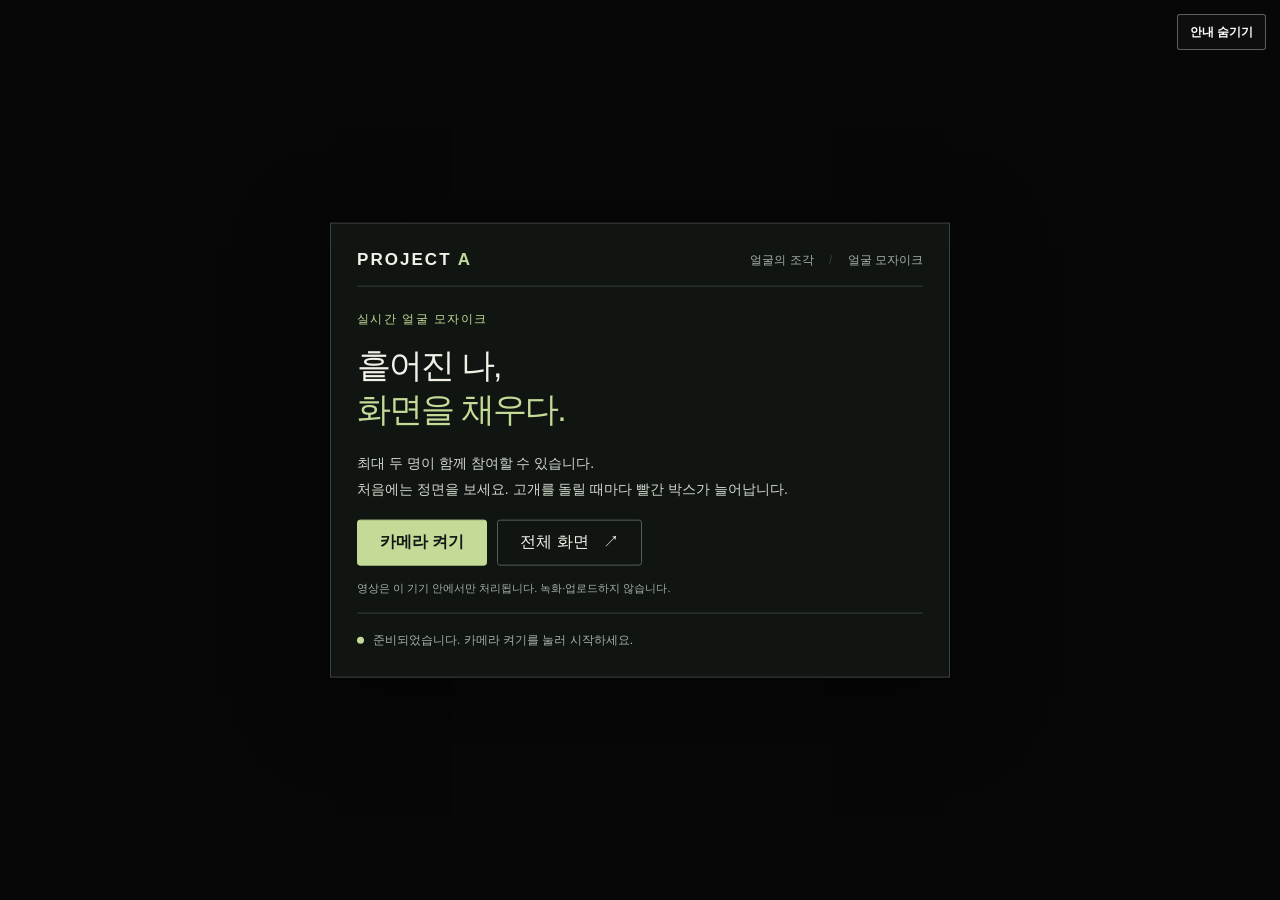
==== [프로젝트A]/index.html @ ac36c49b "Grow and shrink random red face boxes on deliberate head turns" ====
<!doctype html>
<html lang="ko">
<head>
  <meta charset="utf-8">
  <meta name="viewport" content="width=device-width, initial-scale=1">
  <meta name="theme-color" content="#111713">
  <meta name="description" content="웹캠 속 내 얼굴을 네 개의 실시간 영상 조각으로 만나는 인터랙티브 작품">
  <title>프로젝트A · 얼굴의 조각</title>
  <link rel="icon" href="data:image/svg+xml,%3Csvg xmlns='http://www.w3.org/2000/svg' viewBox='0 0 64 64'%3E%3Crect width='64' height='64' rx='12' fill='%23111713'/%3E%3Cpath d='M14 14h16v16H14zm20 0h16v16H34zM14 34h16v16H14zm20 0h16v16H34z' fill='%23c3db97'/%3E%3C/svg%3E">
  <link rel="stylesheet" href="./style.css">
  <script defer src="./bootstrap.js"></script>
</head>
<body>
  <canvas id="mosaic" aria-label="눈·코·입의 실시간 흑백 모자이크"></canvas><button id="controls-toggle" type="button" aria-expanded="true" aria-controls="controls">안내 숨기기</button><main id="controls" class="page">
    <header class="topbar">
      <a class="wordmark" href="./" aria-label="프로젝트A 처음으로">PROJECT <span>A</span></a>
      <span class="edition">얼굴의 조각 <span class="divider">/</span> 얼굴 모자이크</span>
    </header>

    <section class="intro" aria-labelledby="title">
      <div>
        <p class="eyebrow">실시간 얼굴 모자이크</p>
        <h1 id="title">흩어진 나,<br><em>화면을 채우다.</em></h1>
      </div>
      <div class="instructions">
        <p>최대 두 명이 함께 참여할 수 있습니다.<br>처음에는 정면을 보세요. 고개를 돌릴 때마다 빨간 박스가 늘어납니다.</p>
        <div class="actions">
          <button id="camera-button" type="button" disabled>준비 중…</button>
          <button id="fullscreen-button" class="secondary" type="button">전체 화면 <span aria-hidden="true">↗</span></button>
        </div>
        <p class="privacy">영상은 이 기기 안에서만 처리됩니다. 녹화·업로드하지 않습니다.</p>
      </div>
    </section>

    <div class="statusbar">
      <p id="status" role="status" aria-live="polite" data-state="loading">얼굴 인식 준비 중입니다…</p>
      <a id="open-project-link" hidden href="https://myjjoo33-alt.github.io/jeong-eunju-gesture-ai-world/%5B%ED%94%84%EB%A1%9C%EC%A0%9D%ED%8A%B8A%5D/" style="color: #c3db97; font-size: 13px;">배포된 화면 열기 ↗</a><span class="step">01 <span>/</span> 흑백 조각과 붉은 강조</span>
    </div>

    <section class="workspace" aria-label="실시간 얼굴 영상과 네 개의 조각">
      <figure class="source-panel">
        <div class="panel-heading"><span>나의 얼굴</span><span class="live-label">CAMERA</span></div>
        <div class="source-stage">
          <video id="webcam" autoplay muted playsinline aria-label="좌우가 거울처럼 보이는 웹캠 영상"></video>
          <canvas id="overlay" width="640" height="480" aria-label="잘라내는 네 부위의 위치"></canvas>
          <div id="camera-placeholder" class="camera-placeholder">
            <svg viewBox="0 0 100 112" aria-hidden="true"><path d="M26 40c0-32 48-32 48 0v23c0 33-48 33-48 0zM13 11H2v18m85-18h11v18M13 101H2V83m85 18h11V83"/><path d="M35 46h8m14 0h8M50 52v14h5M41 77q9 7 18 0"/></svg>
            <p>여기에 당신의 얼굴이 나타납니다</p>
            <span>카메라 켜기를 눌러 시작하세요</span>
          </div>
        </div>
        <figcaption>거울처럼 움직이는 원본 영상 <span>최대 두 명을 인식합니다</span></figcaption>
      </figure>

      <div class="fragments" aria-label="분리된 얼굴 조각">
        <figure class="fragment" data-part="leftEye">
          <figcaption><span>왼쪽 눈</span><span class="number">01</span></figcaption>
          <div class="fragment-stage"><canvas id="left-eye" width="420" height="420" aria-label="내 왼쪽 눈의 실시간 영상"></canvas><span class="fragment-placeholder" aria-hidden="true">—</span></div>
        </figure>
        <figure class="fragment" data-part="rightEye">
          <figcaption><span>오른쪽 눈</span><span class="number">02</span></figcaption>
          <div class="fragment-stage"><canvas id="right-eye" width="420" height="420" aria-label="내 오른쪽 눈의 실시간 영상"></canvas><span class="fragment-placeholder" aria-hidden="true">—</span></div>
        </figure>
        <figure class="fragment" data-part="nose">
          <figcaption><span>코</span><span class="number">03</span></figcaption>
          <div class="fragment-stage"><canvas id="nose" width="420" height="420" aria-label="내 코의 실시간 영상"></canvas><span class="fragment-placeholder" aria-hidden="true">—</span></div>
        </figure>
        <figure class="fragment" data-part="mouth">
          <figcaption><span>입</span><span class="number">04</span></figcaption>
          <div class="fragment-stage"><canvas id="mouth" width="420" height="420" aria-label="내 입의 실시간 영상"></canvas><span class="fragment-placeholder" aria-hidden="true">—</span></div>
        </figure>
      </div>
    </section>
    <footer><span>움직임이 곧 작품이 됩니다.</span><span>PROJECT A · 얼굴의 조각</span></footer>
    <noscript>이 작품을 보려면 Chrome 설정에서 자바스크립트를 허용해 주세요.</noscript>
  </main>
</body>
</html>
---- [프로젝트A]/style.css ----
:root { color-scheme: dark; --bg: #111713; --panel: #1a221c; --line: #344135; --text: #f2f1e8; --muted: #a5afa4; --accent: #c3db97; }
* { box-sizing: border-box; }
body { margin: 0; background: var(--bg); color: var(--text); font-family: "Malgun Gothic", "Apple SD Gothic Neo", sans-serif; }
button, a { -webkit-tap-highlight-color: transparent; }
button { font: inherit; }
button:focus-visible, a:focus-visible { outline: 3px solid var(--accent); outline-offset: 5px; }
.page { max-width: 1600px; margin: auto; padding: 30px 4.2vw 22px; }
.topbar { display: flex; align-items: center; justify-content: space-between; padding-bottom: 24px; border-bottom: 1px solid var(--line); }
.wordmark { color: var(--text); text-decoration: none; font-size: 17px; font-weight: 700; letter-spacing: .12em; }
.wordmark span { color: var(--accent); }
.edition { font-size: 12px; color: var(--muted); }
.divider { padding: 0 12px; color: var(--line); }
.intro { display: flex; align-items: flex-end; justify-content: space-between; gap: 40px; padding: 26px 0 24px; }
.eyebrow { margin: 0 0 15px; color: var(--accent); font-size: 12px; letter-spacing: .12em; }
h1 { margin: 0; font-weight: 500; font-size: clamp(32px, 3vw, 46px); line-height: 1.3; letter-spacing: -.055em; }
h1 em { font-style: normal; color: var(--accent); }
.instructions > p:first-child { margin: 0 0 18px; font-size: 14px; line-height: 1.8; color: #d1d7cb; }
.actions { display: flex; gap: 10px; }
button { min-height: 46px; padding: 11px 22px; border: 1px solid var(--accent); border-radius: 3px; background: var(--accent); color: var(--bg); font-weight: 700; cursor: pointer; transition: background .2s; }
button:hover:not(:disabled) { background: #d9ecb7; }
button:disabled { opacity: .55; cursor: wait; }
button.secondary { border-color: #52614f; color: var(--text); background: transparent; font-weight: 400; }
button.secondary:hover { background: #273124; }
button.secondary span { margin-left: 10px; }
.privacy { margin: 14px 0 0; color: var(--muted); font-size: 11px; line-height: 1.6; }
.statusbar { border-top: 1px solid var(--line); padding: 16px 0; display: flex; align-items: center; justify-content: space-between; gap: 16px; }
#status { margin: 0; font-size: 12px; color: var(--muted); line-height: 1.7; }
#status::before { content: ""; display: inline-block; width: 7px; height: 7px; margin-right: 9px; border-radius: 50%; background: #758071; }
#status[data-state="ready"]::before, #status[data-state="tracking"]::before { background: var(--accent); }
#status[data-state="error"] { color: #f4baa0; }
#status[data-state="error"]::before { background: #f4baa0; }
.step { color: var(--muted); font-size: 11px; white-space: nowrap; }
.step span { margin: 0 8px; color: #60705b; }
.workspace { display: grid; grid-template-columns: 1.25fr 1fr; grid-template-rows: minmax(0, 1fr); gap: 24px; height: clamp(300px, calc(100svh - 430px), 680px); }
figure { margin: 0; }
.source-panel { min-width: 0; min-height: 0; display: grid; grid-template-rows: 40px minmax(0, 1fr) 30px; }
.panel-heading, .fragment figcaption { display: flex; align-items: center; justify-content: space-between; font-size: 12px; }
.panel-heading { padding: 13px 16px; background: #242e25; border: 1px solid var(--line); border-bottom: 0; }
.live-label, .number { color: var(--muted); font: 10px Consolas, monospace; letter-spacing: .1em; }
.source-stage { position: relative; width: 100%; min-height: 0; overflow: hidden; background: #19221b; border: 1px solid var(--line); }
#webcam, #overlay { position: absolute; inset: 0; width: 100%; height: 100%; object-fit: contain; }
#webcam { transform: scaleX(-1); }
.camera-placeholder { position: absolute; inset: 0; display: flex; align-items: center; justify-content: center; flex-direction: column; background: radial-gradient(ellipse at 50% 50%, #283628 0, #19221b 65%); text-align: center; padding: 20px; }
.camera-placeholder[hidden] { display: none; }
.camera-placeholder svg { width: 86px; height: 100px; fill: none; stroke: #94a282; stroke-width: 1.2; margin-bottom: 22px; }
.camera-placeholder p { font-size: 13px; margin: 0 0 10px; color: #c0cab8; }
.camera-placeholder > span { color: var(--muted); font-size: 11px; }
.source-panel > figcaption { display: flex; flex-wrap: wrap; justify-content: space-between; gap: 6px; padding-top: 12px; color: var(--muted); font-size: 10px; line-height: 1.6; }
.source-panel > figcaption span { color: #798674; }
.fragments { display: grid; min-height: 0; grid-template-columns: repeat(2, minmax(0, 1fr)); grid-template-rows: repeat(2, minmax(0, 1fr)); gap: 14px; }
.fragment { border: 1px solid var(--line); min-width: 0; min-height: 0; background: var(--panel); display: grid; grid-template-rows: 40px minmax(0, 1fr); }
.fragment figcaption { padding: 12px 14px; border-bottom: 1px solid var(--line); }
.fragment-stage { position: relative; min-height: 0; overflow: hidden; background: #1c281e; }
.fragment:nth-child(2) .fragment-stage { background: #263125; }
.fragment:nth-child(3) .fragment-stage { background: #253025; }
.fragment:nth-child(4) .fragment-stage { background: #1c281e; }
.fragment canvas { display: block; width: 100%; height: 100%; object-fit: contain; opacity: 0; }
.fragment.has-face canvas { opacity: 1; }
.fragment.has-face .fragment-placeholder { display: none; }
.fragment-placeholder { position: absolute; inset: 0; display: grid; place-items: center; color: #63775c; font-size: 28px; font-weight: 200; }
footer { display: flex; justify-content: space-between; gap: 20px; margin-top: 30px; padding-top: 18px; border-top: 1px solid var(--line); font-size: 10px; color: #87947f; }
@media (max-width: 760px) { .page { padding: 22px 20px; } .intro { flex-direction: column; align-items: stretch; gap: 26px; padding: 28px 0; } h1 { font-size: 38px; } .workspace { grid-template-columns: 1fr; grid-template-rows: auto auto; gap: 24px; height: auto; } .source-stage { aspect-ratio: 4 / 3; } .fragments { grid-template-rows: auto auto; } .fragment-stage { aspect-ratio: 1; } .edition { font-size: 10px; } .divider { padding: 0 5px; } .step { display: none; } .privacy { font-size: 10px; } }
@media (prefers-reduced-motion: reduce) { button { transition: none; } }

/* Exhibition: the artwork fills the viewport; controls float above it. */
body { background: #070707; overflow: hidden; }
#mosaic { position: fixed; inset: 0; display: block; width: 100vw; height: 100dvh; }
#controls-toggle { position: fixed; top: 14px; right: 14px; z-index: 3; min-height: 36px; padding: 8px 12px; background: #111c; border: 1px solid #fff5; color: white; font-size: 12px; }
.page { position: fixed; z-index: 2; left: 50%; top: 50%; transform: translate(-50%, -50%); width: min(620px, calc(100vw - 32px)); max-height: calc(100dvh - 100px); overflow: auto; padding: 26px; border: 1px solid #ffffff30; background: #111713f2; box-shadow: 0 20px 80px #0008; }
.page[hidden] { display: none; }
.topbar { padding-bottom: 16px; }
.intro { display: block; padding: 24px 0 16px; }
h1 { font-size: 34px; }
.instructions { margin-top: 20px; }
.workspace, footer, .step { display: none; }
.statusbar { display: block; padding-bottom: 0; }
#open-project-link { margin-top: 12px; }
@media (max-width: 760px) { .page { padding: 20px; } h1 { font-size: 30px; } .intro { padding: 20px 0 12px; } }
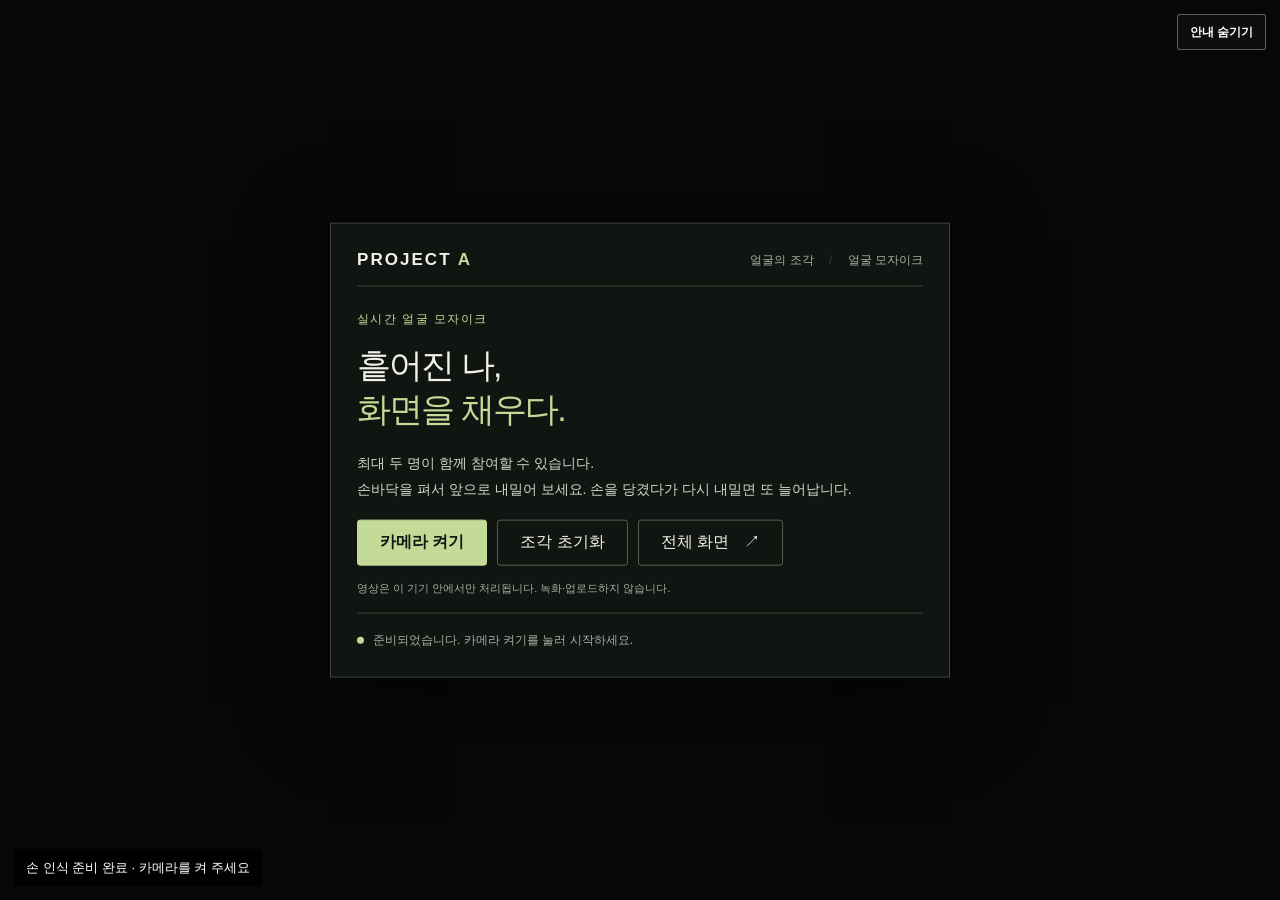
==== commit a607e75c: "Replace head interaction with verified hand reach detection and tile growth" ====
--- a/[프로젝트A]/index.html
+++ b/[프로젝트A]/index.html
@@ -11,7 +11,7 @@
   <script defer src="./bootstrap.js"></script>
 </head>
 <body>
-  <canvas id="mosaic" aria-label="눈·코·입의 실시간 흑백 모자이크"></canvas><button id="controls-toggle" type="button" aria-expanded="true" aria-controls="controls">안내 숨기기</button><main id="controls" class="page">
+  <p id="hand-status" role="status" aria-live="polite">손 인식 준비 중…</p><canvas id="mosaic" aria-label="눈·코·입의 실시간 흑백 모자이크"></canvas><button id="controls-toggle" type="button" aria-expanded="true" aria-controls="controls">안내 숨기기</button><main id="controls" class="page">
     <header class="topbar">
       <a class="wordmark" href="./" aria-label="프로젝트A 처음으로">PROJECT <span>A</span></a>
       <span class="edition">얼굴의 조각 <span class="divider">/</span> 얼굴 모자이크</span>
@@ -23,10 +23,10 @@
         <h1 id="title">흩어진 나,<br><em>화면을 채우다.</em></h1>
       </div>
       <div class="instructions">
-        <p>최대 두 명이 함께 참여할 수 있습니다.<br>처음에는 정면을 보세요. 고개를 돌릴 때마다 빨간 박스가 늘어납니다.</p>
+        <p>최대 두 명이 함께 참여할 수 있습니다.<br>손바닥을 펴서 앞으로 내밀어 보세요. 손을 당겼다가 다시 내밀면 또 늘어납니다.</p>
         <div class="actions">
           <button id="camera-button" type="button" disabled>준비 중…</button>
-          <button id="fullscreen-button" class="secondary" type="button">전체 화면 <span aria-hidden="true">↗</span></button>
+          <button id="reset-fragments" class="secondary" type="button">조각 초기화</button><button id="fullscreen-button" class="secondary" type="button">전체 화면 <span aria-hidden="true">↗</span></button>
         </div>
         <p class="privacy">영상은 이 기기 안에서만 처리됩니다. 녹화·업로드하지 않습니다.</p>
       </div>
--- a/[프로젝트A]/style.css
+++ b/[프로젝트A]/style.css
@@ -75,4 +75,6 @@
 .workspace, footer, .step { display: none; }
 .statusbar { display: block; padding-bottom: 0; }
 #open-project-link { margin-top: 12px; }
-@media (max-width: 760px) { .page { padding: 20px; } h1 { font-size: 30px; } .intro { padding: 20px 0 12px; } }+@media (max-width: 760px) { .page { padding: 20px; } h1 { font-size: 30px; } .intro { padding: 20px 0 12px; } }
+#hand-status { position: fixed; left: 14px; bottom: 14px; z-index: 3; max-width: calc(100vw - 28px); margin: 0; padding: 9px 12px; border-radius: 4px; background: #000c; color: #fff; font-size: 13px; line-height: 1.5; pointer-events: none; }
+.actions { flex-wrap: wrap; }
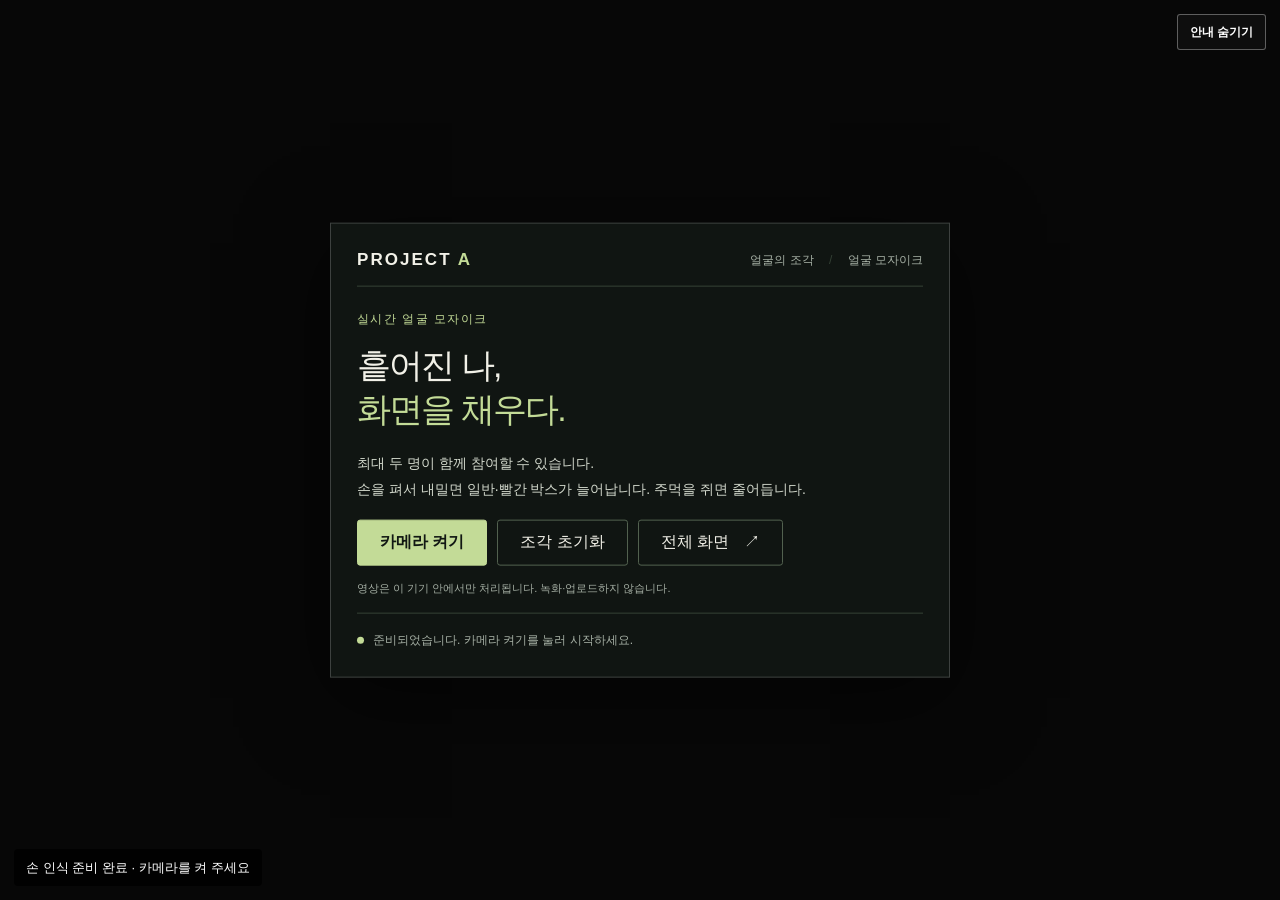
==== commit 77777d2d: "Grow face tiles on open hands and remove random red boxes on fists" ====
--- a/[프로젝트A]/index.html
+++ b/[프로젝트A]/index.html
@@ -23,7 +23,7 @@
         <h1 id="title">흩어진 나,<br><em>화면을 채우다.</em></h1>
       </div>
       <div class="instructions">
-        <p>최대 두 명이 함께 참여할 수 있습니다.<br>손바닥을 펴서 앞으로 내밀어 보세요. 손을 당겼다가 다시 내밀면 또 늘어납니다.</p>
+        <p>최대 두 명이 함께 참여할 수 있습니다.<br>손을 펴서 내밀면 일반·빨간 박스가 늘어납니다. 주먹을 쥐면 줄어듭니다.</p>
         <div class="actions">
           <button id="camera-button" type="button" disabled>준비 중…</button>
           <button id="reset-fragments" class="secondary" type="button">조각 초기화</button><button id="fullscreen-button" class="secondary" type="button">전체 화면 <span aria-hidden="true">↗</span></button>
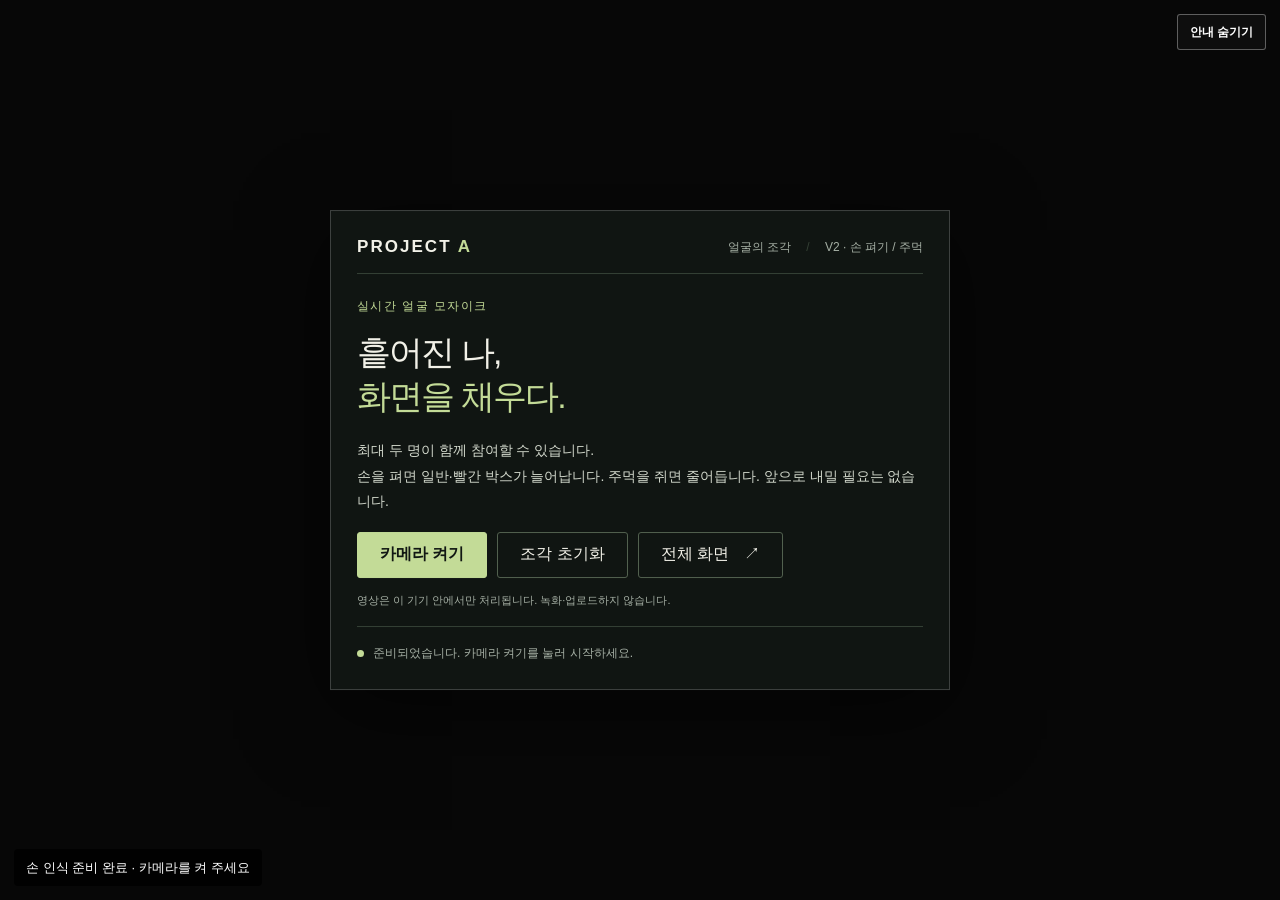
==== commit 5faae92b: "Use stationary palm and fist transitions with geometric fist fallback" ====
--- a/[프로젝트A]/index.html
+++ b/[프로젝트A]/index.html
@@ -14,7 +14,7 @@
   <p id="hand-status" role="status" aria-live="polite">손 인식 준비 중…</p><canvas id="mosaic" aria-label="눈·코·입의 실시간 흑백 모자이크"></canvas><button id="controls-toggle" type="button" aria-expanded="true" aria-controls="controls">안내 숨기기</button><main id="controls" class="page">
     <header class="topbar">
       <a class="wordmark" href="./" aria-label="프로젝트A 처음으로">PROJECT <span>A</span></a>
-      <span class="edition">얼굴의 조각 <span class="divider">/</span> 얼굴 모자이크</span>
+      <span class="edition">얼굴의 조각 <span class="divider">/</span> V2 · 손 펴기 / 주먹</span>
     </header>
 
     <section class="intro" aria-labelledby="title">
@@ -23,7 +23,7 @@
         <h1 id="title">흩어진 나,<br><em>화면을 채우다.</em></h1>
       </div>
       <div class="instructions">
-        <p>최대 두 명이 함께 참여할 수 있습니다.<br>손을 펴서 내밀면 일반·빨간 박스가 늘어납니다. 주먹을 쥐면 줄어듭니다.</p>
+        <p>최대 두 명이 함께 참여할 수 있습니다.<br>손을 펴면 일반·빨간 박스가 늘어납니다. 주먹을 쥐면 줄어듭니다. 앞으로 내밀 필요는 없습니다.</p>
         <div class="actions">
           <button id="camera-button" type="button" disabled>준비 중…</button>
           <button id="reset-fragments" class="secondary" type="button">조각 초기화</button><button id="fullscreen-button" class="secondary" type="button">전체 화면 <span aria-hidden="true">↗</span></button>
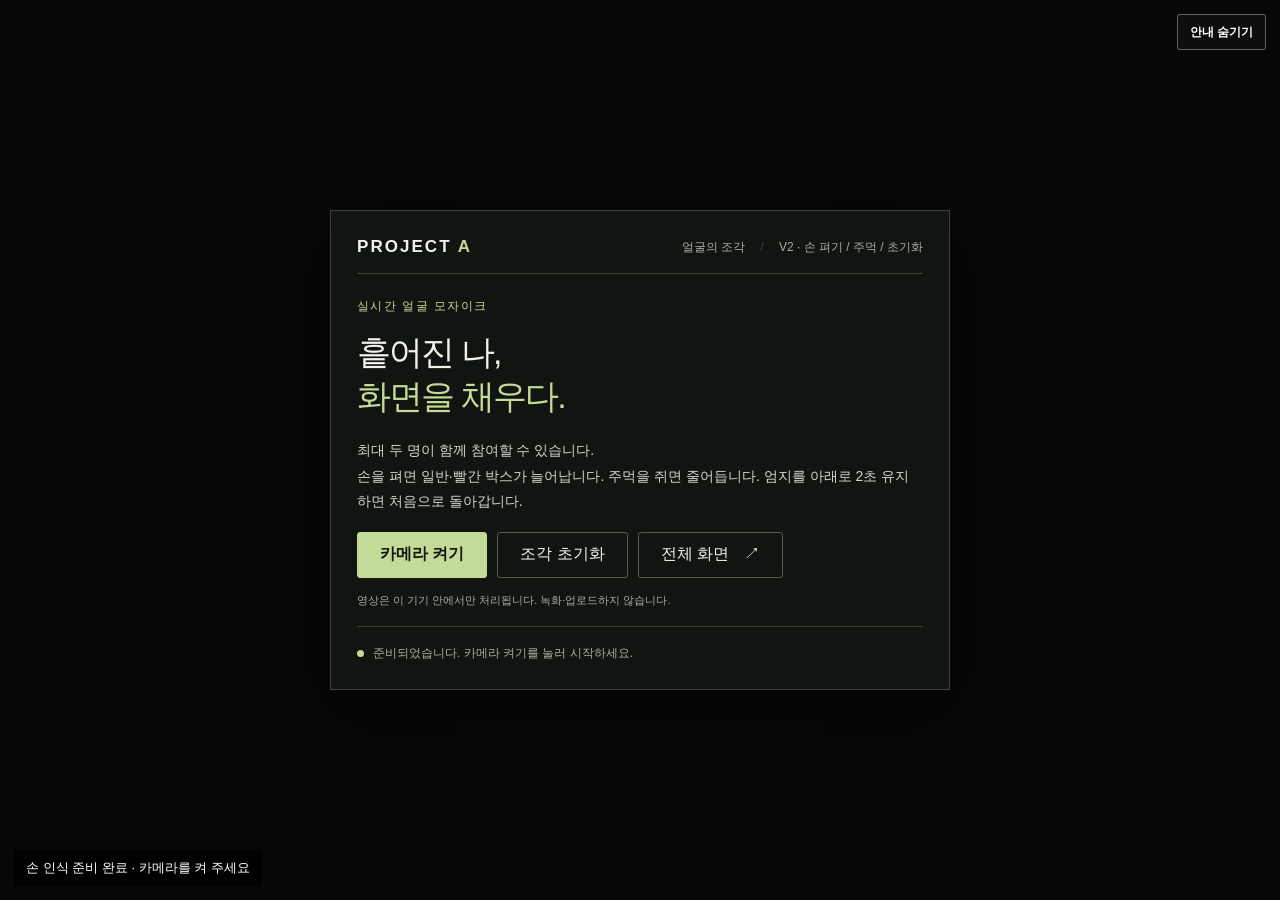
==== commit eaf64f1c: "Reset artwork after holding thumbs down for two seconds" ====
--- a/[프로젝트A]/index.html
+++ b/[프로젝트A]/index.html
@@ -14,7 +14,7 @@
   <p id="hand-status" role="status" aria-live="polite">손 인식 준비 중…</p><canvas id="mosaic" aria-label="눈·코·입의 실시간 흑백 모자이크"></canvas><button id="controls-toggle" type="button" aria-expanded="true" aria-controls="controls">안내 숨기기</button><main id="controls" class="page">
     <header class="topbar">
       <a class="wordmark" href="./" aria-label="프로젝트A 처음으로">PROJECT <span>A</span></a>
-      <span class="edition">얼굴의 조각 <span class="divider">/</span> V2 · 손 펴기 / 주먹</span>
+      <span class="edition">얼굴의 조각 <span class="divider">/</span> V2 · 손 펴기 / 주먹 / 초기화</span>
     </header>
 
     <section class="intro" aria-labelledby="title">
@@ -23,7 +23,7 @@
         <h1 id="title">흩어진 나,<br><em>화면을 채우다.</em></h1>
       </div>
       <div class="instructions">
-        <p>최대 두 명이 함께 참여할 수 있습니다.<br>손을 펴면 일반·빨간 박스가 늘어납니다. 주먹을 쥐면 줄어듭니다. 앞으로 내밀 필요는 없습니다.</p>
+        <p>최대 두 명이 함께 참여할 수 있습니다.<br>손을 펴면 일반·빨간 박스가 늘어납니다. 주먹을 쥐면 줄어듭니다. 엄지를 아래로 2초 유지하면 처음으로 돌아갑니다.</p>
         <div class="actions">
           <button id="camera-button" type="button" disabled>준비 중…</button>
           <button id="reset-fragments" class="secondary" type="button">조각 초기화</button><button id="fullscreen-button" class="secondary" type="button">전체 화면 <span aria-hidden="true">↗</span></button>
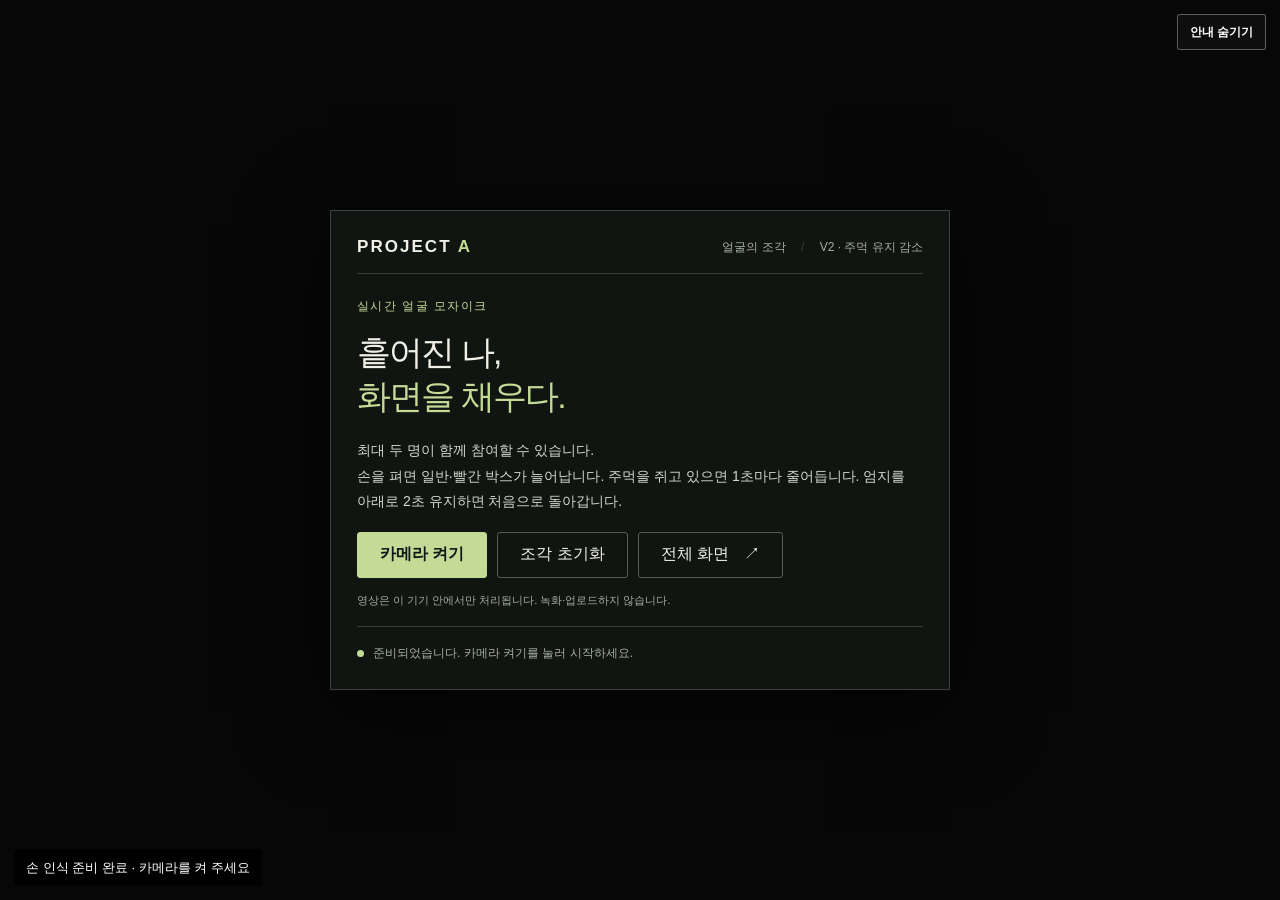
==== commit 8dc3ad57: "Repeat held-fist reduction and show applied count changes" ====
--- a/[프로젝트A]/index.html
+++ b/[프로젝트A]/index.html
@@ -14,7 +14,7 @@
   <p id="hand-status" role="status" aria-live="polite">손 인식 준비 중…</p><canvas id="mosaic" aria-label="눈·코·입의 실시간 흑백 모자이크"></canvas><button id="controls-toggle" type="button" aria-expanded="true" aria-controls="controls">안내 숨기기</button><main id="controls" class="page">
     <header class="topbar">
       <a class="wordmark" href="./" aria-label="프로젝트A 처음으로">PROJECT <span>A</span></a>
-      <span class="edition">얼굴의 조각 <span class="divider">/</span> V2 · 손 펴기 / 주먹 / 초기화</span>
+      <span class="edition">얼굴의 조각 <span class="divider">/</span> V2 · 주먹 유지 감소</span>
     </header>
 
     <section class="intro" aria-labelledby="title">
@@ -23,7 +23,7 @@
         <h1 id="title">흩어진 나,<br><em>화면을 채우다.</em></h1>
       </div>
       <div class="instructions">
-        <p>최대 두 명이 함께 참여할 수 있습니다.<br>손을 펴면 일반·빨간 박스가 늘어납니다. 주먹을 쥐면 줄어듭니다. 엄지를 아래로 2초 유지하면 처음으로 돌아갑니다.</p>
+        <p>최대 두 명이 함께 참여할 수 있습니다.<br>손을 펴면 일반·빨간 박스가 늘어납니다. 주먹을 쥐고 있으면 1초마다 줄어듭니다. 엄지를 아래로 2초 유지하면 처음으로 돌아갑니다.</p>
         <div class="actions">
           <button id="camera-button" type="button" disabled>준비 중…</button>
           <button id="reset-fragments" class="secondary" type="button">조각 초기화</button><button id="fullscreen-button" class="secondary" type="button">전체 화면 <span aria-hidden="true">↗</span></button>
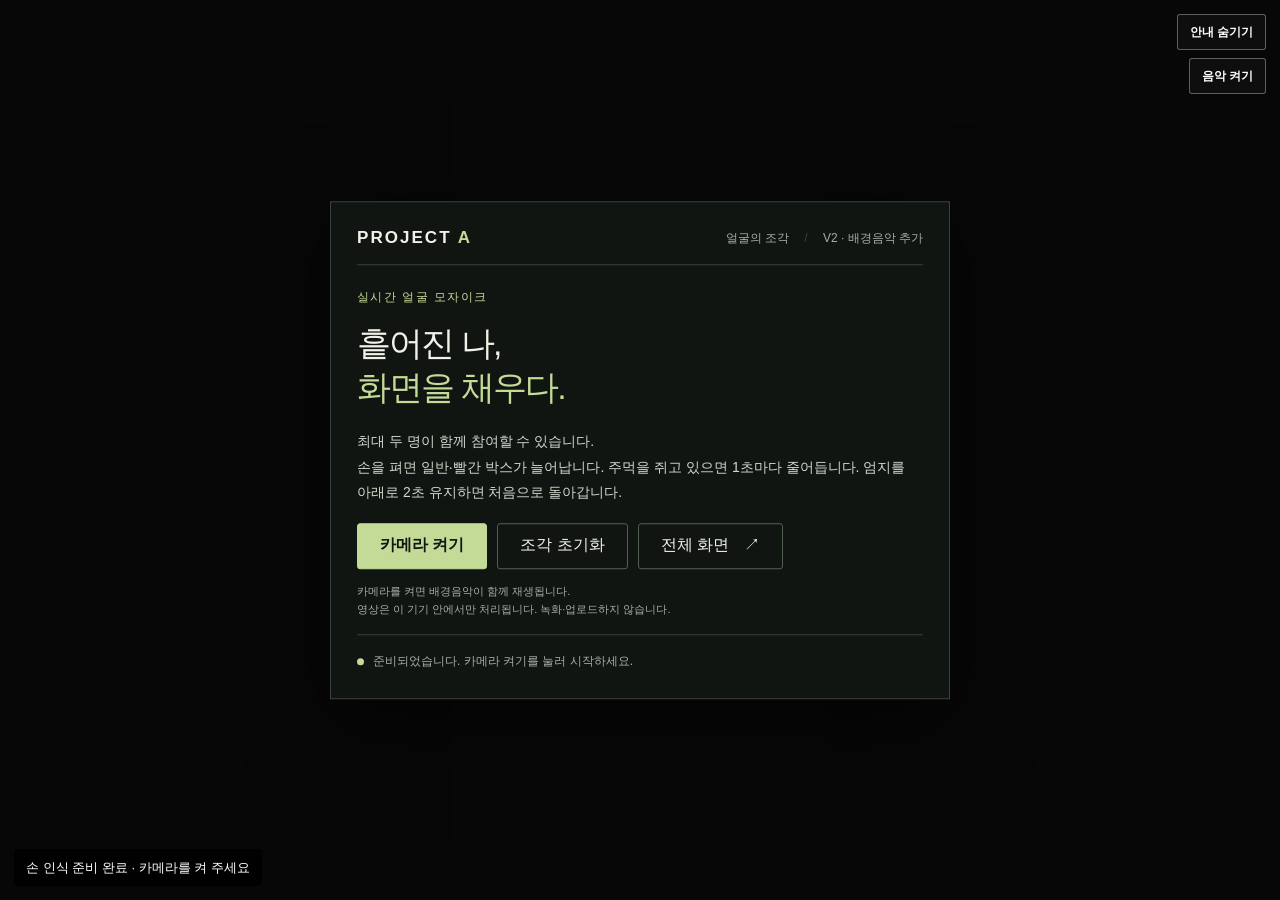
==== commit 7b2108fd: "Add user background music started by camera button" ====
--- a/[프로젝트A]/index.html
+++ b/[프로젝트A]/index.html
@@ -10,11 +10,11 @@
   <link rel="stylesheet" href="./style.css">
   <script defer src="./bootstrap.js"></script>
 </head>
-<body>
+<body><audio id="background-music" src="./audio/mondamusic-no-copyright-music-597183.mp3" loop preload="metadata"></audio><button id="music-button" type="button" aria-pressed="false" title="배경음악을 켜거나 끕니다">음악 켜기</button>
   <p id="hand-status" role="status" aria-live="polite">손 인식 준비 중…</p><canvas id="mosaic" aria-label="눈·코·입의 실시간 흑백 모자이크"></canvas><button id="controls-toggle" type="button" aria-expanded="true" aria-controls="controls">안내 숨기기</button><main id="controls" class="page">
     <header class="topbar">
       <a class="wordmark" href="./" aria-label="프로젝트A 처음으로">PROJECT <span>A</span></a>
-      <span class="edition">얼굴의 조각 <span class="divider">/</span> V2 · 주먹 유지 감소</span>
+      <span class="edition">얼굴의 조각 <span class="divider">/</span> V2 · 배경음악 추가</span>
     </header>
 
     <section class="intro" aria-labelledby="title">
@@ -28,7 +28,7 @@
           <button id="camera-button" type="button" disabled>준비 중…</button>
           <button id="reset-fragments" class="secondary" type="button">조각 초기화</button><button id="fullscreen-button" class="secondary" type="button">전체 화면 <span aria-hidden="true">↗</span></button>
         </div>
-        <p class="privacy">영상은 이 기기 안에서만 처리됩니다. 녹화·업로드하지 않습니다.</p>
+        <p class="privacy">카메라를 켜면 배경음악이 함께 재생됩니다.<br>영상은 이 기기 안에서만 처리됩니다. 녹화·업로드하지 않습니다.</p>
       </div>
     </section>
 
--- a/[프로젝트A]/style.css
+++ b/[프로젝트A]/style.css
@@ -77,4 +77,5 @@
 #open-project-link { margin-top: 12px; }
 @media (max-width: 760px) { .page { padding: 20px; } h1 { font-size: 30px; } .intro { padding: 20px 0 12px; } }
 #hand-status { position: fixed; left: 14px; bottom: 14px; z-index: 3; max-width: calc(100vw - 28px); margin: 0; padding: 9px 12px; border-radius: 4px; background: #000c; color: #fff; font-size: 13px; line-height: 1.5; pointer-events: none; }
-.actions { flex-wrap: wrap; }+.actions { flex-wrap: wrap; }
+#music-button { position: fixed; top: 58px; right: 14px; z-index: 3; min-height: 36px; padding: 8px 12px; background: #111c; border: 1px solid #fff5; color: white; font-size: 12px; }
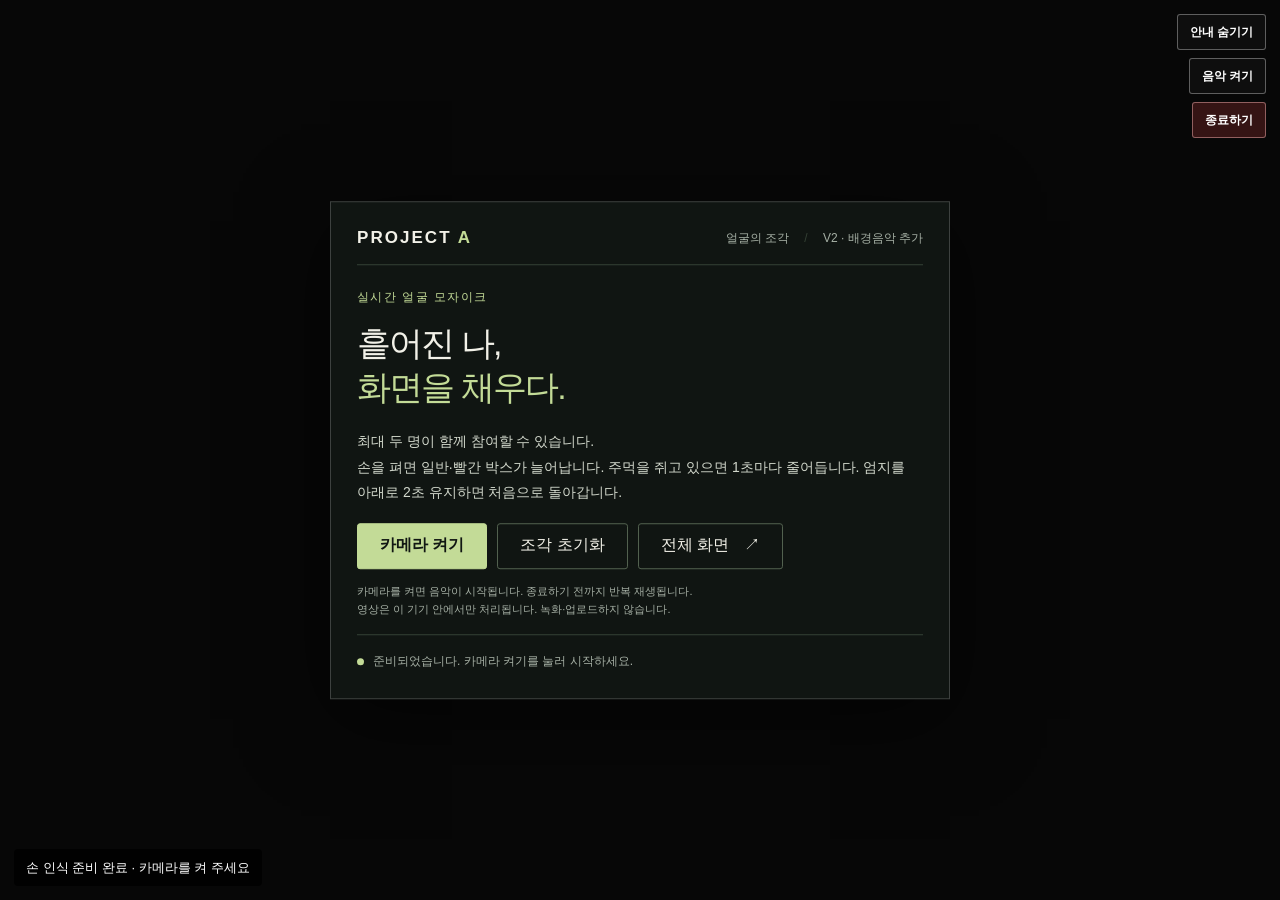
==== commit 72ce46f6: "Keep background music looping until explicit exit" ====
--- a/[프로젝트A]/index.html
+++ b/[프로젝트A]/index.html
@@ -11,7 +11,7 @@
   <script defer src="./bootstrap.js"></script>
 </head>
 <body><audio id="background-music" src="./audio/mondamusic-no-copyright-music-597183.mp3" loop preload="metadata"></audio><button id="music-button" type="button" aria-pressed="false" title="배경음악을 켜거나 끕니다">음악 켜기</button>
-  <p id="hand-status" role="status" aria-live="polite">손 인식 준비 중…</p><canvas id="mosaic" aria-label="눈·코·입의 실시간 흑백 모자이크"></canvas><button id="controls-toggle" type="button" aria-expanded="true" aria-controls="controls">안내 숨기기</button><main id="controls" class="page">
+  <button id="end-button" type="button">종료하기</button><p id="hand-status" role="status" aria-live="polite">손 인식 준비 중…</p><canvas id="mosaic" aria-label="눈·코·입의 실시간 흑백 모자이크"></canvas><button id="controls-toggle" type="button" aria-expanded="true" aria-controls="controls">안내 숨기기</button><main id="controls" class="page">
     <header class="topbar">
       <a class="wordmark" href="./" aria-label="프로젝트A 처음으로">PROJECT <span>A</span></a>
       <span class="edition">얼굴의 조각 <span class="divider">/</span> V2 · 배경음악 추가</span>
@@ -28,7 +28,7 @@
           <button id="camera-button" type="button" disabled>준비 중…</button>
           <button id="reset-fragments" class="secondary" type="button">조각 초기화</button><button id="fullscreen-button" class="secondary" type="button">전체 화면 <span aria-hidden="true">↗</span></button>
         </div>
-        <p class="privacy">카메라를 켜면 배경음악이 함께 재생됩니다.<br>영상은 이 기기 안에서만 처리됩니다. 녹화·업로드하지 않습니다.</p>
+        <p class="privacy">카메라를 켜면 음악이 시작됩니다. 종료하기 전까지 반복 재생됩니다.<br>영상은 이 기기 안에서만 처리됩니다. 녹화·업로드하지 않습니다.</p>
       </div>
     </section>
 
--- a/[프로젝트A]/style.css
+++ b/[프로젝트A]/style.css
@@ -78,4 +78,5 @@
 @media (max-width: 760px) { .page { padding: 20px; } h1 { font-size: 30px; } .intro { padding: 20px 0 12px; } }
 #hand-status { position: fixed; left: 14px; bottom: 14px; z-index: 3; max-width: calc(100vw - 28px); margin: 0; padding: 9px 12px; border-radius: 4px; background: #000c; color: #fff; font-size: 13px; line-height: 1.5; pointer-events: none; }
 .actions { flex-wrap: wrap; }
-#music-button { position: fixed; top: 58px; right: 14px; z-index: 3; min-height: 36px; padding: 8px 12px; background: #111c; border: 1px solid #fff5; color: white; font-size: 12px; }+#music-button { position: fixed; top: 58px; right: 14px; z-index: 3; min-height: 36px; padding: 8px 12px; background: #111c; border: 1px solid #fff5; color: white; font-size: 12px; }
+#end-button { position: fixed; top: 102px; right: 14px; z-index: 3; min-height: 36px; padding: 8px 12px; background: #3b1616e8; border: 1px solid #edaaaa80; color: white; font-size: 12px; }
